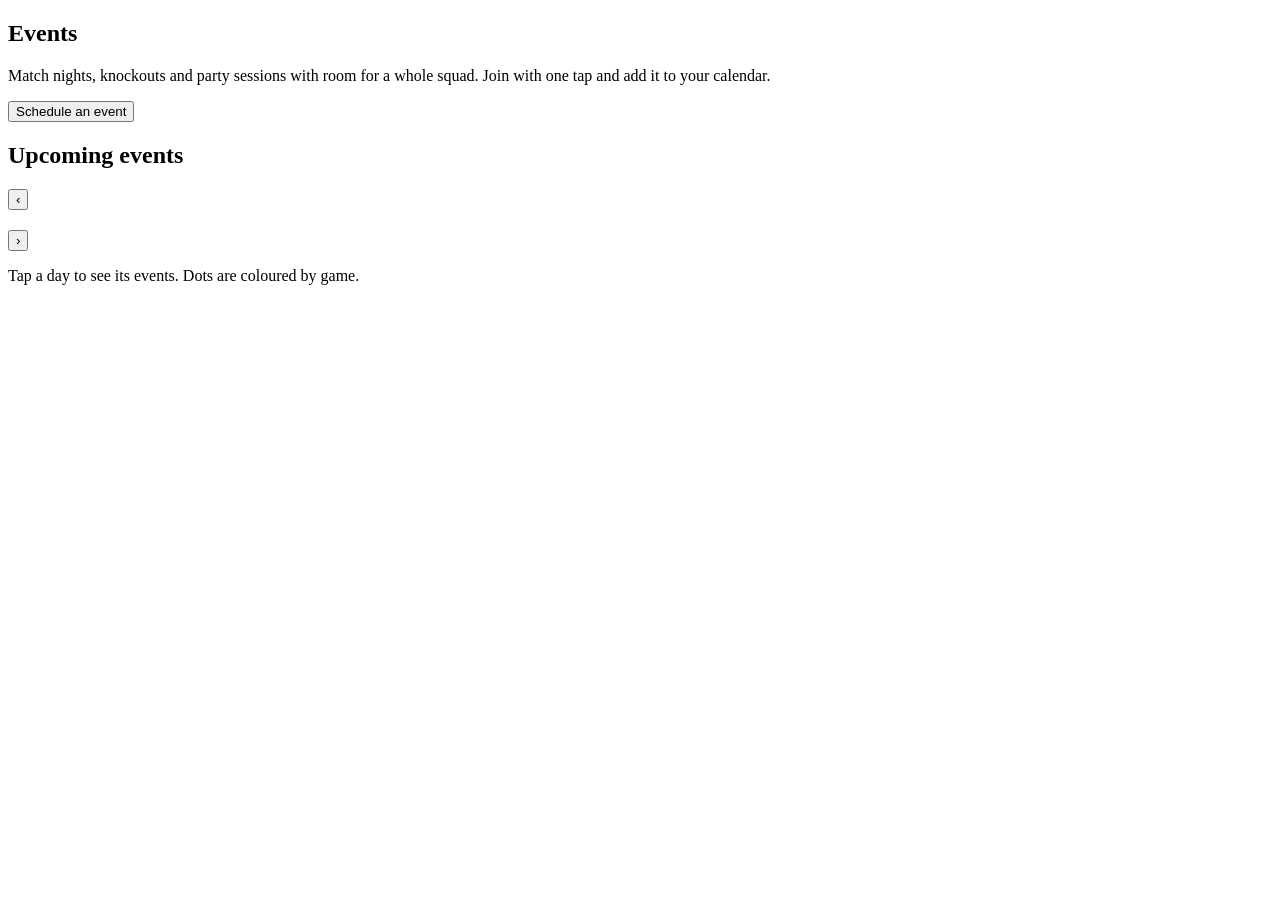
==== events.html @ e1622a7c "Add files via upload" ====
<!DOCTYPE html>
<html lang="en">
<head>
  <meta charset="UTF-8">
  <meta name="viewport" content="width=device-width, initial-scale=1">
  <title>Events - PitchLine</title>
  <meta name="description" content="Schedule FIFA 24 and PS4 multiplayer events for your squad.">
  <link rel="preconnect" href="https://fonts.googleapis.com">
  <link rel="preconnect" href="https://fonts.gstatic.com" crossorigin>
  <link href="https://fonts.googleapis.com/css2?family=Barlow+Condensed:ital,wght@0,600;0,700;1,700&family=DM+Sans:wght@400;500;700&display=swap" rel="stylesheet">
  <link rel="stylesheet" href="css/style.css">
</head>
<body data-page="events">
  <header id="site-header" class="site-header"></header>

  <main id="main">
    <section class="page-head container">
      <h1>Events</h1>
      <p class="lead">Match nights, knockouts and party sessions with room for a whole squad. Join with one tap and add it to your calendar.</p>
      <button type="button" class="btn btn-big" data-open-new>Schedule an event</button>
    </section>

    <section class="container events-layout">
      <div class="events-main">
        <div class="list-head">
          <h2 id="list-heading">Upcoming events</h2>
          <button type="button" class="linkbtn" id="clear-day" hidden>Show all events</button>
        </div>
        <div class="chips" id="event-filters" role="group" aria-label="Filter events"></div>
        <div class="event-list" id="event-list"></div>
      </div>
      <aside class="events-side" aria-label="Calendar">
        <div class="cal-head">
          <button type="button" class="cal-nav" id="cal-prev" aria-label="Previous month">&lsaquo;</button>
          <h2 id="cal-title"></h2>
          <button type="button" class="cal-nav" id="cal-next" aria-label="Next month">&rsaquo;</button>
        </div>
        <div id="calendar"></div>
        <p class="hint">Tap a day to see its events. Dots are coloured by game.</p>
      </aside>
    </section>
  </main>

  <dialog id="event-dialog" aria-labelledby="ed-title">
    <button type="button" class="dlg-x" data-close aria-label="Close event">&times;</button>
    <div id="event-body"></div>
  </dialog>

  <dialog id="new-dialog" aria-labelledby="new-title">
    <button type="button" class="dlg-x" data-close aria-label="Close form">&times;</button>
    <form id="new-form" class="form" novalidate>
      <h2 id="new-title">Schedule an event</h2>
      <p id="new-hint" class="hint" hidden>Pick who you are under "Playing as" in the header first. You will be listed as the host.</p>
      <label>Event title <input name="title" type="text" maxlength="60" required placeholder="e.g. Sunday Cup"></label>
      <div class="form-cols">
        <label>Game <select name="game" id="ev-game"></select></label>
        <label>Format <select name="mode" id="ev-mode"></select></label>
      </div>
      <div class="form-cols">
        <label>Start <input name="start" type="datetime-local" required></label>
        <label>Length (minutes) <input name="duration" type="number" min="15" max="480" step="15" value="90"></label>
      </div>
      <label>Max players <input name="max" type="number" min="2" max="64" value="16"></label>
      <label>Details <textarea name="desc" rows="3" maxlength="300" placeholder="Rules, team size, anything players should know"></textarea></label>
      <p id="new-error" class="status error" role="alert" hidden></p>
      <div class="form-actions"><button type="submit" class="btn btn-big">Publish event</button><button type="button" class="btn btn-ghost" data-close>Cancel</button></div>
    </form>
  </dialog>

  <footer id="site-footer" class="site-footer"></footer>

  <script src="js/data.js"></script>
  <script src="js/common.js"></script>
  <script src="js/events.js"></script>
</body>
</html>
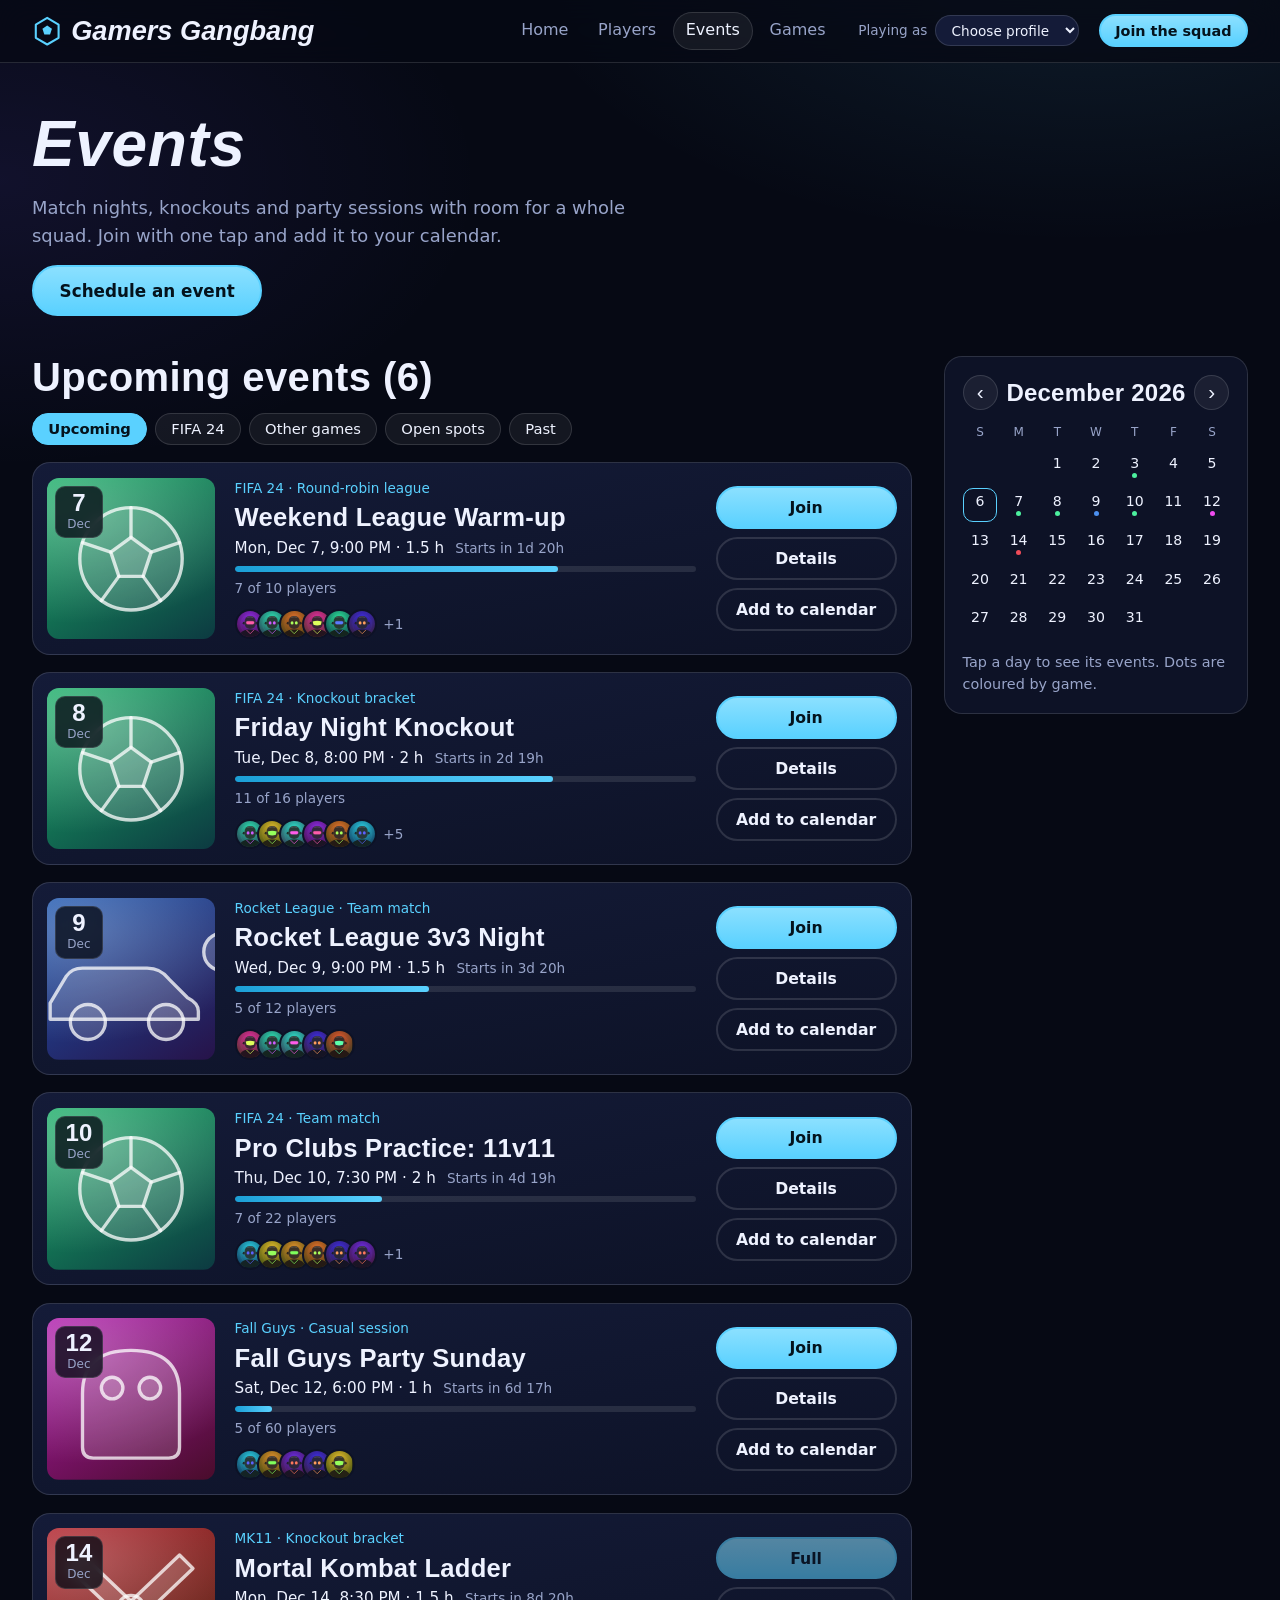
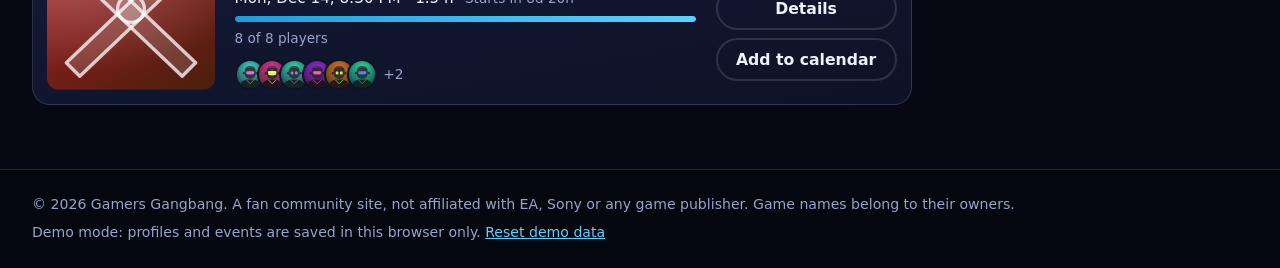
==== commit 7d46f435: "Add files via upload" ====
--- a/events.html
+++ b/events.html
@@ -3,14 +3,14 @@
 <head>
   <meta charset="UTF-8">
   <meta name="viewport" content="width=device-width, initial-scale=1">
-  <title>Events - PitchLine</title>
+  <title>Events</title>
   <meta name="description" content="Schedule FIFA 24 and PS4 multiplayer events for your squad.">
   <link rel="preconnect" href="https://fonts.googleapis.com">
   <link rel="preconnect" href="https://fonts.gstatic.com" crossorigin>
   <link href="https://fonts.googleapis.com/css2?family=Barlow+Condensed:ital,wght@0,600;0,700;1,700&family=DM+Sans:wght@400;500;700&display=swap" rel="stylesheet">
   <link rel="stylesheet" href="css/style.css">
 </head>
-<body data-page="events">
+<body data-page="events" data-title="Events">
   <header id="site-header" class="site-header"></header>
 
   <main id="main">
--- a/css/style.css
+++ b/css/style.css
@@ -0,0 +1,351 @@
+/* PitchLine: stadium-at-night look. Change the colours in :root. */
+:root {
+  --ink: #060914;
+  --ink-2: #0d1226;
+  --ink-3: #141b38;
+  --glass: rgba(255, 255, 255, 0.06);
+  --line: rgba(255, 255, 255, 0.13);
+  --text: #eef2ff;
+  --muted: #98a4c9;
+  --cyan: #5ad1ff;
+  --cyan-deep: #1b9fd6;
+  --gold-1: #f7dc8a; --gold-2: #c8912e;
+  --silver-1: #e6edf7; --silver-2: #8b98b2;
+  --bronze-1: #e6a672; --bronze-2: #8f5530;
+  --win: #37d67a; --draw: #f0c04a; --loss: #ff6b6b;
+  --display: "Barlow Condensed", "Arial Narrow", "Roboto Condensed", Impact, sans-serif;
+  --body: "DM Sans", system-ui, -apple-system, "Segoe UI", Roboto, sans-serif;
+  --radius: 18px;
+}
+
+* { box-sizing: border-box; }
+html { scroll-behavior: smooth; }
+body {
+  margin: 0; min-height: 100vh; display: flex; flex-direction: column;
+  font-family: var(--body); color: var(--text); line-height: 1.55;
+  background:
+    radial-gradient(60rem 30rem at 85% -5%, rgba(90, 209, 255, 0.10), transparent 60%),
+    radial-gradient(50rem 30rem at 0% 20%, rgba(120, 90, 255, 0.10), transparent 60%),
+    var(--ink);
+  background-attachment: fixed;
+}
+main { flex: 1; }
+h1, h2, h3, h4 { font-family: var(--display); line-height: 1.05; margin: 0; font-weight: 700; letter-spacing: 0.01em; }
+h1 { font-size: clamp(2.6rem, 6.4vw, 5.2rem); font-style: italic; }
+h2 { font-size: clamp(1.8rem, 3.6vw, 2.5rem); }
+h3 { font-size: 1.35rem; }
+p { margin: 0; }
+a { color: var(--cyan); }
+img, svg { max-width: 100%; }
+.container { width: min(76rem, 100% - 2.5rem); margin-inline: auto; }
+.sr-only { position: absolute; width: 1px; height: 1px; overflow: hidden; clip: rect(0 0 0 0); white-space: nowrap; }
+[hidden] { display: none !important; }
+.lead { color: var(--muted); font-size: 1.12rem; max-width: 40rem; }
+.hint { color: var(--muted); font-size: 0.9rem; }
+.caption { color: var(--muted); font-size: 0.9rem; text-align: center; margin-top: 0.9rem; }
+.empty { color: var(--muted); padding: 2rem 0; }
+:focus-visible { outline: 3px solid #fff; outline-offset: 2px; }
+
+/* ---------- buttons ---------- */
+.btn {
+  display: inline-flex; align-items: center; justify-content: center; gap: 0.4rem;
+  font: 700 0.98rem var(--body); text-decoration: none; cursor: pointer; color: #04121c;
+  padding: 0.62rem 1.15rem; border-radius: 999px; border: 2px solid var(--cyan);
+  background: linear-gradient(180deg, #8be0ff, var(--cyan)); transition: transform .15s, box-shadow .15s, background .15s;
+}
+.btn:hover { box-shadow: 0 6px 24px rgba(90, 209, 255, 0.35); transform: translateY(-1px); }
+.btn:disabled { opacity: 0.55; cursor: not-allowed; transform: none; box-shadow: none; }
+.btn-ghost { background: transparent; color: var(--text); border-color: var(--line); }
+.btn-ghost:hover { border-color: var(--cyan); box-shadow: none; background: rgba(90, 209, 255, 0.08); }
+.btn-big { padding: 0.85rem 1.6rem; font-size: 1.05rem; }
+.btn-small { padding: 0.4rem 0.9rem; font-size: 0.9rem; }
+.linkbtn { background: none; border: 0; padding: 0; font: inherit; color: var(--cyan); text-decoration: underline; cursor: pointer; }
+
+/* ---------- header / footer ---------- */
+.site-header { position: sticky; top: 0; z-index: 30; background: rgba(6, 9, 20, 0.72); backdrop-filter: blur(14px); -webkit-backdrop-filter: blur(14px); border-bottom: 1px solid var(--line); }
+.bar { display: flex; align-items: center; gap: 1.25rem; padding: 0.75rem 0; flex-wrap: wrap; }
+.brand { display: inline-flex; align-items: center; gap: 0.55rem; font: italic 700 1.7rem var(--display); color: var(--text); text-decoration: none; margin-right: auto; }
+.brand-mark { width: 1.9rem; height: 1.9rem; color: var(--cyan); }
+.bar nav { display: flex; gap: 0.25rem; }
+.bar nav a { color: var(--muted); text-decoration: none; padding: 0.4rem 0.8rem; border-radius: 999px; font-weight: 500; }
+.bar nav a:hover { color: var(--text); }
+.bar nav a[aria-current="page"] { color: var(--text); background: var(--glass); box-shadow: inset 0 0 0 1px var(--line); }
+.me-pick { display: flex; align-items: center; gap: 0.5rem; color: var(--muted); font-size: 0.85rem; }
+.me-pick select { font: inherit; color: var(--text); background: var(--ink-3); border: 1px solid var(--line); border-radius: 999px; padding: 0.35rem 0.7rem; max-width: 11rem; }
+.site-footer { border-top: 1px solid var(--line); margin-top: 4rem; padding: 1.5rem 0; color: var(--muted); font-size: 0.88rem; background: rgba(0, 0, 0, 0.25); }
+.foot { display: grid; gap: 0.4rem; }
+
+/* ---------- hero ---------- */
+.hero { position: relative; overflow: hidden; border-bottom: 1px solid var(--line); }
+#hero-canvas { position: absolute; inset: 0; width: 100%; height: 100%; display: block; }
+.hero::after { content: ""; position: absolute; inset: auto 0 0 0; height: 30%; background: linear-gradient(180deg, transparent, var(--ink)); pointer-events: none; }
+.hero-grid { position: relative; z-index: 1; display: grid; grid-template-columns: 1.15fr 0.85fr; gap: 2.5rem; align-items: center; padding: 4.5rem 0 5.5rem; min-height: 34rem; }
+.hero-copy h1 { text-shadow: 0 6px 40px rgba(90, 209, 255, 0.25); }
+.hero-copy .lead { margin: 1.25rem 0 1.75rem; }
+.hero-cta { display: flex; flex-wrap: wrap; gap: 0.8rem; }
+.hero-stats { display: flex; flex-wrap: wrap; gap: 2rem; margin: 2.25rem 0 0; }
+.hero-stats div { display: grid; gap: 0.1rem; }
+.hero-stats dt { color: var(--muted); font-size: 0.9rem; order: 2; }
+.hero-stats dd { margin: 0; font: 700 2.6rem var(--display); color: var(--text); line-height: 1; }
+.hero-showcase { display: grid; justify-items: center; }
+#hero-card { width: min(19rem, 100%); }
+
+/* ---------- sections ---------- */
+.section { padding: 3.25rem 0 0; }
+.section-tight { padding-top: 1.5rem; }
+.section-head { display: flex; align-items: baseline; justify-content: space-between; gap: 1rem; margin-bottom: 1.4rem; flex-wrap: wrap; }
+.page-head { padding: 3rem 0 0.5rem; display: grid; gap: 1rem; justify-items: start; }
+.page-head h1 { font-size: clamp(2.4rem, 5.5vw, 4rem); }
+.cta { text-align: center; display: grid; justify-items: center; gap: 0.9rem; padding: 3.5rem 1.5rem; margin-top: 3.5rem; border: 1px solid var(--line); border-radius: 28px; background: radial-gradient(40rem 14rem at 50% 0%, rgba(90, 209, 255, 0.16), transparent 70%), var(--ink-2); }
+.cta p { color: var(--muted); }
+
+/* ---------- toolbar / chips ---------- */
+.toolbar { display: flex; flex-wrap: wrap; gap: 0.8rem; align-items: center; width: 100%; }
+.search { flex: 1 1 18rem; }
+.search input, .select select { width: 100%; font: inherit; color: var(--text); background: var(--ink-3); border: 1px solid var(--line); border-radius: 999px; padding: 0.65rem 1rem; }
+.select { display: flex; align-items: center; gap: 0.5rem; color: var(--muted); font-size: 0.9rem; }
+.select select { width: auto; }
+.chips { display: flex; flex-wrap: wrap; gap: 0.5rem; }
+.chip { font: 500 0.92rem var(--body); color: var(--text); cursor: pointer; padding: 0.4rem 0.95rem; border-radius: 999px; border: 1px solid var(--line); background: var(--glass); }
+.chip:hover { border-color: var(--cyan); }
+.chip[aria-pressed="true"] { background: var(--cyan); color: #04121c; border-color: var(--cyan); font-weight: 700; }
+.tag { display: inline-block; font-size: 0.8rem; padding: 0.15rem 0.6rem; border-radius: 999px; border: 1px solid var(--line); background: var(--glass); color: var(--text); }
+.tag-me { border-color: var(--win); color: var(--win); }
+.count { color: var(--muted); font-size: 0.9rem; }
+
+/* ---------- avatars ---------- */
+.av-svg, .av-img { display: block; width: 100%; height: 100%; object-fit: cover; }
+
+/* ---------- player cards (tilt + holographic sheen) ---------- */
+.tier-gold { --t1: var(--gold-1); --t2: var(--gold-2); --glow: rgba(247, 220, 138, 0.35); }
+.tier-silver { --t1: var(--silver-1); --t2: var(--silver-2); --glow: rgba(200, 215, 240, 0.28); }
+.tier-bronze { --t1: var(--bronze-1); --t2: var(--bronze-2); --glow: rgba(230, 166, 114, 0.28); }
+.card-grid { display: grid; grid-template-columns: repeat(auto-fill, minmax(14.5rem, 1fr)); gap: 1.4rem; }
+.tilt { transform: perspective(800px) rotateX(var(--rx, 0deg)) rotateY(var(--ry, 0deg)); transition: transform 0.18s ease-out, box-shadow 0.2s; will-change: transform; }
+.pcard {
+  position: relative; display: grid; gap: 0.35rem; text-align: left; width: 100%; padding: 1rem 1.05rem 1.05rem;
+  font: inherit; color: var(--text); cursor: pointer; overflow: hidden; isolation: isolate;
+  border: 1.5px solid transparent; border-radius: var(--radius);
+  background: linear-gradient(170deg, var(--ink-3), var(--ink-2)) padding-box, linear-gradient(140deg, var(--t1), var(--t2) 45%, rgba(255,255,255,.08)) border-box;
+  box-shadow: 0 14px 40px -18px var(--glow), 0 2px 0 rgba(255,255,255,.04) inset;
+}
+.pcard::before { content: ""; position: absolute; inset: 0; z-index: -1; background: radial-gradient(120% 60% at 20% 0%, var(--glow), transparent 60%); }
+.pcard::after { content: ""; position: absolute; inset: 0; pointer-events: none; opacity: 0; transition: opacity .25s; mix-blend-mode: soft-light;
+  background: radial-gradient(circle at var(--mx, 50%) var(--my, 30%), rgba(255,255,255,.85), transparent 55%), linear-gradient(115deg, transparent 30%, rgba(90,209,255,.5) 45%, rgba(255,120,220,.45) 55%, transparent 70%); }
+.pcard:hover { box-shadow: 0 22px 50px -16px var(--glow); }
+.pcard:hover::after { opacity: 0.7; }
+.pc-top { display: flex; justify-content: space-between; align-items: flex-start; }
+.pc-ovr { display: grid; line-height: 1; }
+.pc-ovr b { font: 700 3.5rem var(--display); background: linear-gradient(180deg, var(--t1), var(--t2)); -webkit-background-clip: text; background-clip: text; color: transparent; }
+.pc-ovr i { font-style: normal; font-size: 0.8rem; color: var(--t1); margin-top: 0.15rem; }
+.pc-av { width: 5.4rem; height: 5.4rem; border-radius: 50%; overflow: hidden; border: 2px solid var(--t1); box-shadow: 0 0 0 4px rgba(255,255,255,.05), 0 8px 24px -8px var(--glow); background: var(--ink); }
+.pc-name { font: 700 1.55rem var(--display); margin-top: 0.4rem; overflow-wrap: anywhere; }
+.pc-sub { color: var(--muted); font-size: 0.86rem; }
+.pc-stats { display: grid; grid-template-columns: repeat(3, 1fr); gap: 0.4rem 0.6rem; margin-top: 0.5rem; padding-top: 0.65rem; border-top: 1px solid var(--line); }
+.pc-stats span { display: flex; align-items: baseline; gap: 0.35rem; }
+.pc-stats b { font: 700 1.2rem var(--display); }
+.pc-stats em { font-style: normal; font-size: 0.72rem; color: var(--muted); }
+.pc-foot { display: flex; justify-content: space-between; font-size: 0.8rem; color: var(--muted); margin-top: 0.2rem; }
+.pcard-big { padding: 1.3rem 1.4rem 1.3rem; }
+.pcard-big .pc-ovr b { font-size: 5rem; }
+.pcard-big .pc-av { width: 7.5rem; height: 7.5rem; }
+.pcard-big .pc-name { font-size: 2.1rem; }
+.pcard-big .pc-stats b { font-size: 1.5rem; }
+
+/* ---------- games ---------- */
+.game-grid { display: grid; grid-template-columns: repeat(auto-fill, minmax(17rem, 1fr)); gap: 1.4rem; }
+.game-card { display: flex; flex-direction: column; overflow: hidden; border-radius: var(--radius); border: 1px solid var(--line); background: var(--ink-2); }
+.game-card:hover { box-shadow: 0 22px 50px -20px rgba(90, 209, 255, 0.35); }
+.game-art { position: relative; aspect-ratio: 5 / 3; overflow: hidden; }
+.game-svg { display: block; width: 100%; height: 100%; }
+.game-cat { position: absolute; left: 0.8rem; top: 0.8rem; font-size: 0.78rem; padding: 0.15rem 0.6rem; border-radius: 999px; background: rgba(6, 9, 20, 0.65); border: 1px solid var(--line); backdrop-filter: blur(6px); }
+.game-body { display: grid; gap: 0.55rem; padding: 1rem 1.1rem 1.2rem; flex: 1; align-content: start; }
+.game-players { color: var(--cyan); font-size: 0.9rem; font-weight: 500; }
+.game-blurb { color: var(--muted); font-size: 0.93rem; }
+.game-events { color: var(--muted); font-size: 0.85rem; }
+.game-body .btn { justify-self: start; }
+.note { margin-top: 1.5rem; }
+
+/* ---------- events ---------- */
+.mini-grid { display: grid; grid-template-columns: repeat(auto-fit, minmax(17rem, 1fr)); gap: 1.2rem; }
+.ev-mini { display: grid; grid-template-columns: 6rem 1fr; gap: 1rem; padding: 0.8rem; text-decoration: none; color: var(--text); border-radius: var(--radius); border: 1px solid var(--line); background: var(--ink-2); }
+.ev-mini-art { border-radius: 12px; overflow: hidden; min-height: 6rem; }
+.ev-mini-art .game-svg { height: 100%; }
+.ev-mini-body { display: grid; gap: 0.25rem; align-content: start; }
+.ev-mini-body strong { font: 700 1.3rem var(--display); }
+.ev-meta { color: var(--cyan); font-size: 0.85rem; font-weight: 500; }
+.ev-when { color: var(--text); font-size: 0.95rem; }
+.ev-count { color: var(--muted); font-size: 0.85rem; margin-left: 0.4rem; }
+.ev-mini .ev-count { margin-left: 0; }
+.slots { height: 6px; border-radius: 6px; background: rgba(255, 255, 255, 0.1); overflow: hidden; }
+.slots span { display: block; height: 100%; border-radius: 6px; background: linear-gradient(90deg, var(--cyan-deep), var(--cyan)); }
+.slot-text { color: var(--muted); font-size: 0.85rem; }
+
+.events-layout { display: grid; grid-template-columns: 1fr 19rem; gap: 2rem; padding-top: 2rem; align-items: start; }
+.list-head { display: flex; justify-content: space-between; align-items: baseline; gap: 1rem; margin-bottom: 0.9rem; }
+.event-list { display: grid; gap: 1.1rem; margin-top: 1.1rem; }
+.event { display: grid; grid-template-columns: 10.5rem 1fr auto; gap: 1.2rem; padding: 0.9rem; border-radius: var(--radius); border: 1px solid var(--line); background: linear-gradient(170deg, var(--ink-3), var(--ink-2)); align-items: center; }
+.event.state-live { border-color: var(--win); box-shadow: 0 0 0 1px var(--win) inset; }
+.event.state-past { opacity: 0.72; }
+.ev-art { position: relative; border-radius: 12px; overflow: hidden; align-self: stretch; min-height: 8rem; }
+.ev-art .game-svg { position: absolute; inset: 0; height: 100%; }
+.date-badge { position: absolute; left: 0.5rem; top: 0.5rem; display: grid; text-align: center; min-width: 3rem; padding: 0.25rem 0.4rem; border-radius: 10px; background: rgba(6, 9, 20, 0.78); border: 1px solid var(--line); backdrop-filter: blur(6px); }
+.date-badge b { font: 700 1.5rem var(--display); line-height: 1; }
+.date-badge i { font-style: normal; font-size: 0.75rem; color: var(--muted); }
+.ev-main { display: grid; gap: 0.35rem; min-width: 0; }
+.ev-main h3 { font-size: 1.6rem; }
+.stack { display: flex; align-items: center; margin-top: 0.3rem; }
+.mini-av { width: 1.9rem; height: 1.9rem; border-radius: 50%; overflow: hidden; border: 2px solid var(--ink-2); margin-left: -0.5rem; background: var(--ink); display: inline-block; flex: none; }
+.mini-av:first-child { margin-left: 0; }
+.mini-more { margin-left: 0.4rem; font-size: 0.85rem; color: var(--muted); }
+.ev-actions { display: grid; gap: 0.5rem; justify-items: stretch; }
+.events-side { position: sticky; top: 5.5rem; padding: 1.1rem; border-radius: var(--radius); border: 1px solid var(--line); background: var(--ink-2); display: grid; gap: 0.8rem; }
+.cal-head { display: flex; align-items: center; justify-content: space-between; }
+.cal-head h2 { font-size: 1.5rem; }
+.cal-nav { width: 2.2rem; height: 2.2rem; border-radius: 50%; border: 1px solid var(--line); background: var(--glass); color: var(--text); font-size: 1.3rem; cursor: pointer; line-height: 1; }
+.cal-nav:hover { border-color: var(--cyan); }
+.cal-grid { display: grid; grid-template-columns: repeat(7, 1fr); gap: 0.25rem; }
+.dow { text-align: center; font-size: 0.75rem; color: var(--muted); padding-bottom: 0.2rem; }
+.day { position: relative; aspect-ratio: 1; display: grid; place-items: center; align-content: center; gap: 2px; font: 500 0.88rem var(--body); color: var(--text); background: transparent; border: 1px solid transparent; border-radius: 10px; cursor: pointer; padding: 0; }
+.day:hover { background: var(--glass); }
+.day.today { border-color: var(--cyan); }
+.day.selected { background: var(--cyan); color: #04121c; font-weight: 700; }
+.empty-day { pointer-events: none; }
+.dots { display: flex; gap: 2px; height: 5px; }
+.dots i { width: 5px; height: 5px; border-radius: 50%; display: block; }
+
+/* ---------- dialogs ---------- */
+dialog { color: var(--text); width: min(62rem, 94vw); max-height: 92vh; overflow: auto; padding: 1.6rem; border: 1px solid var(--line); border-radius: 24px; background: linear-gradient(170deg, var(--ink-3), var(--ink-2)); box-shadow: 0 40px 120px rgba(0, 0, 0, 0.65); }
+dialog::backdrop { background: rgba(3, 5, 12, 0.72); backdrop-filter: blur(6px); }
+#add-dialog, #new-dialog { width: min(46rem, 94vw); }
+#add-dialog { width: min(54rem, 94vw); }
+.dlg-x { position: sticky; top: 0; display: block; margin: 0 0 -2.4rem auto; z-index: 2; width: 2.4rem; height: 2.4rem; border-radius: 50%; border: 1px solid var(--line); background: var(--ink); color: var(--text); font-size: 1.5rem; cursor: pointer; line-height: 1; }
+.dlg-x:hover { border-color: var(--cyan); }
+
+.pf-head { display: grid; grid-template-columns: auto 1fr auto; gap: 1.3rem; align-items: center; padding: 1.2rem; border-radius: var(--radius); background: radial-gradient(40rem 12rem at 0% 0%, var(--glow), transparent 70%), rgba(255,255,255,.03); border: 1px solid var(--line); }
+.pf-av { width: 7.5rem; height: 7.5rem; border-radius: 50%; overflow: hidden; border: 3px solid var(--t1); box-shadow: 0 10px 40px -10px var(--glow); }
+.pf-id { display: grid; gap: 0.5rem; min-width: 0; }
+.pf-id h2 { font-size: clamp(2rem, 4vw, 3rem); overflow-wrap: anywhere; }
+.pf-sub { color: var(--muted); }
+.pf-ovr { display: grid; text-align: center; line-height: 1; }
+.pf-ovr b { font: 700 5.5rem var(--display); background: linear-gradient(180deg, var(--t1), var(--t2)); -webkit-background-clip: text; background-clip: text; color: transparent; }
+.pf-ovr i { font-style: normal; color: var(--t1); }
+.pf-grid { display: grid; grid-template-columns: repeat(2, 1fr); gap: 1.1rem; margin-top: 1.1rem; }
+.pf-box { padding: 1.1rem 1.2rem; border-radius: var(--radius); border: 1px solid var(--line); background: rgba(255, 255, 255, 0.03); display: grid; gap: 0.8rem; align-content: start; }
+.pf-box h3 small { font: 400 0.85rem var(--body); color: var(--muted); }
+.pf-foot { display: flex; flex-wrap: wrap; gap: 0.7rem; margin-top: 1.3rem; }
+.radar { width: 100%; max-width: 20rem; margin: 0 auto; display: block; overflow: visible; }
+.radar-ring { fill: none; stroke: rgba(255, 255, 255, 0.13); }
+.radar-axis { stroke: rgba(255, 255, 255, 0.10); }
+.radar-shape { fill: rgba(90, 209, 255, 0.28); stroke: var(--cyan); stroke-width: 2; stroke-linejoin: round; filter: drop-shadow(0 0 8px rgba(90, 209, 255, 0.5)); }
+.radar-dot { fill: #fff; stroke: var(--cyan); stroke-width: 2; }
+.radar-label { fill: var(--muted); font: 600 11px var(--body); }
+.radar-val { fill: var(--text); font: 700 15px var(--display); }
+.wdl { display: flex; height: 12px; border-radius: 8px; overflow: hidden; gap: 2px; }
+.wdl span { display: block; min-width: 2px; }
+.wdl .w { background: var(--win); } .wdl .d { background: var(--draw); } .wdl .l { background: var(--loss); }
+.wdl-key { display: flex; gap: 1rem; font-size: 0.85rem; flex-wrap: wrap; }
+.k-w { color: var(--win); } .k-d { color: var(--draw); } .k-l { color: var(--loss); }
+.numbers { display: grid; grid-template-columns: repeat(3, 1fr); gap: 0.6rem; }
+.numbers div { display: grid; padding: 0.55rem 0.7rem; border-radius: 12px; background: rgba(255, 255, 255, 0.04); }
+.numbers b { font: 700 1.6rem var(--display); }
+.numbers span { color: var(--muted); font-size: 0.78rem; }
+.form-row { display: flex; align-items: center; gap: 0.4rem; color: var(--muted); font-size: 0.85rem; }
+.form-row span { margin-right: 0.4rem; }
+.fp { display: inline-grid; place-items: center; width: 1.7rem; height: 1.7rem; border-radius: 8px; font: 700 0.85rem var(--body); color: #04121c; }
+.fp-W { background: var(--win); } .fp-D { background: var(--draw); } .fp-L { background: var(--loss); }
+.rate-line { display: grid; grid-template-columns: 8rem 1fr auto; align-items: center; gap: 0.6rem; font-size: 0.93rem; }
+.rate-line b { font: 700 1.1rem var(--display); }
+.stars { font-size: 1.05rem; letter-spacing: 0.1em; background: linear-gradient(90deg, var(--gold-1) var(--v), rgba(255, 255, 255, 0.18) var(--v)); -webkit-background-clip: text; background-clip: text; color: transparent; }
+.rate-form { display: grid; gap: 0.5rem; padding-top: 0.6rem; border-top: 1px solid var(--line); }
+.rate-pick { display: grid; grid-template-columns: 8rem 1fr; align-items: center; font-size: 0.9rem; }
+.pick-stars { display: flex; gap: 0.1rem; }
+.pick-stars button { background: none; border: 0; cursor: pointer; font-size: 1.5rem; line-height: 1; color: rgba(255, 255, 255, 0.22); padding: 0 0.1rem; }
+.pick-stars button.on { color: var(--gold-1); }
+.facts { display: grid; gap: 0.5rem; margin: 0; }
+.facts div { display: flex; justify-content: space-between; gap: 1rem; border-top: 1px solid var(--line); padding-top: 0.5rem; }
+.facts dt { color: var(--muted); } .facts dd { margin: 0; text-align: right; }
+
+/* event details */
+.ed-head { display: grid; grid-template-columns: 12rem 1fr; gap: 1.2rem; align-items: center; }
+.ed-art { border-radius: 14px; overflow: hidden; aspect-ratio: 5 / 3; }
+.ed-title { display: grid; gap: 0.35rem; }
+.ed-title h2 { font-size: clamp(2rem, 4vw, 3rem); }
+.ed-desc { margin: 1.1rem 0; color: var(--muted); max-width: 48rem; }
+.ed-slots { display: grid; gap: 0.4rem; margin-bottom: 1.2rem; }
+.ed-cols { display: grid; grid-template-columns: 1fr 1fr; gap: 1.5rem; }
+.ed-cols h4 { font-size: 1.4rem; margin-bottom: 0.7rem; }
+.ed-cols h4 small, .team h5 small { font: 400 0.82rem var(--body); color: var(--muted); }
+.roster, .bracket, .team { display: grid; gap: 0.45rem; }
+.seat { display: flex; align-items: center; gap: 0.5rem; min-width: 0; }
+.seat .mini-av { margin-left: 0; width: 1.8rem; height: 1.8rem; border-color: var(--line); }
+.seat span:not(.mini-av) { overflow: hidden; text-overflow: ellipsis; white-space: nowrap; }
+.seat b { margin-left: auto; font: 700 1rem var(--display); color: var(--cyan); }
+.seat em { font-style: normal; color: var(--muted); font-size: 0.78rem; min-width: 1.6rem; }
+.match { display: grid; gap: 0.3rem; padding: 0.6rem 0.75rem; border-radius: 12px; border: 1px solid var(--line); background: rgba(255, 255, 255, 0.03); }
+.match .vs { color: var(--muted); font-size: 0.75rem; padding-left: 2.1rem; }
+.teams { display: grid; grid-template-columns: 1fr 1fr; gap: 1rem; }
+.team h5 { font: 700 1.2rem var(--display); margin: 0 0 0.3rem; }
+
+/* ---------- forms ---------- */
+.form { display: grid; gap: 1rem; }
+.form h2 { margin-bottom: 0.2rem; }
+.form label, .form fieldset { display: grid; gap: 0.35rem; font-weight: 500; font-size: 0.93rem; }
+.form input, .form select, .form textarea { font: inherit; color: var(--text); background: var(--ink); border: 1px solid var(--line); border-radius: 12px; padding: 0.6rem 0.8rem; width: 100%; }
+.form input[type="range"] { padding: 0; accent-color: var(--cyan); }
+.form input[type="file"] { padding: 0.5rem; }
+.form fieldset { border: 1px solid var(--line); border-radius: 14px; padding: 0.9rem 1rem 1rem; margin: 0; min-width: 0; }
+.form legend { padding: 0 0.4rem; font-family: var(--display); font-size: 1.15rem; }
+.form-cols { display: grid; grid-template-columns: 1fr 1fr; gap: 1rem; }
+.form-col { display: grid; gap: 0.9rem; align-content: start; }
+.form-actions { display: flex; gap: 0.7rem; flex-wrap: wrap; }
+.photo-row { display: flex; gap: 1rem; align-items: center; }
+.photo-preview { width: 6rem; height: 6rem; flex: none; border-radius: 50%; overflow: hidden; border: 2px dashed var(--line); display: grid; place-items: center; text-align: center; font-size: 0.72rem; color: var(--muted); padding: 0.4rem; }
+.photo-preview img { border-radius: 50%; }
+.file { flex: 1; }
+.sliders { display: grid; gap: 0.5rem; }
+.slider span { display: flex; justify-content: space-between; }
+.overall-line { margin-top: 0.6rem; display: flex; align-items: center; gap: 0.6rem; }
+.overall-line b { font: 700 2rem var(--display); color: var(--cyan); }
+.rec-grid { display: grid; grid-template-columns: repeat(3, 1fr); gap: 0.8rem; }
+.status { padding: 0.7rem 1rem; border-radius: 12px; }
+.status.error { background: rgba(255, 107, 107, 0.12); border: 1px solid var(--loss); }
+
+/* ---------- toast ---------- */
+.toast { position: fixed; left: 50%; bottom: 1.6rem; transform: translate(-50%, 2rem); opacity: 0; pointer-events: none; z-index: 100; max-width: min(90vw, 32rem); padding: 0.75rem 1.2rem; border-radius: 999px; background: #0b1226; border: 1px solid var(--cyan); box-shadow: 0 12px 40px rgba(0, 0, 0, 0.5); transition: opacity 0.25s, transform 0.25s; text-align: center; }
+.toast.show { opacity: 1; transform: translate(-50%, 0); }
+
+/* ---------- responsive ---------- */
+@media (max-width: 62rem) {
+  .hero-grid { grid-template-columns: 1fr; padding: 3rem 0 4rem; }
+  .hero-showcase { justify-items: start; }
+  .events-layout { grid-template-columns: 1fr; }
+  .events-side { position: static; }
+  .pf-grid, .ed-cols { grid-template-columns: 1fr; }
+}
+@media (max-width: 40rem) {
+  .me-pick span, .bar > .btn-small { display: none; }
+  .bar { gap: 0.6rem; }
+  .bar nav { order: 3; width: 100%; overflow-x: auto; }
+  .event { grid-template-columns: 1fr; }
+  .ev-art { min-height: 6rem; }
+  .ev-actions { grid-template-columns: repeat(auto-fit, minmax(7rem, 1fr)); }
+  .pf-head { grid-template-columns: auto 1fr; }
+  .pf-ovr { grid-column: 1 / -1; text-align: left; grid-auto-flow: column; justify-content: start; align-items: baseline; gap: 0.6rem; }
+  .pf-ovr b { font-size: 3.5rem; }
+  .ed-head, .form-cols, .teams { grid-template-columns: 1fr; }
+  .rec-grid { grid-template-columns: repeat(2, 1fr); }
+  .rate-line, .rate-pick { grid-template-columns: 6.5rem 1fr auto; }
+  dialog { padding: 1.1rem; }
+}
+@media (prefers-reduced-motion: reduce) {
+  html { scroll-behavior: auto; }
+  .tilt, .toast, .btn { transition: none; }
+}
+.ed-title .ev-count { margin-left: 0; }
+
+.pf-head { padding-right: 3.6rem; }
+.ed-head { padding-right: 3.2rem; }
+.form h2 { padding-right: 3rem; }
+@media (max-width: 40rem) { .pf-head { padding-right: 1.2rem; padding-top: 3rem; } .ed-head { padding-top: 2.6rem; } }
+@media (max-width: 40rem) { .pf-av { width: 5rem; height: 5rem; } .pf-head { gap: 0.9rem; } .pf-id h2 { font-size: 1.9rem; } }
